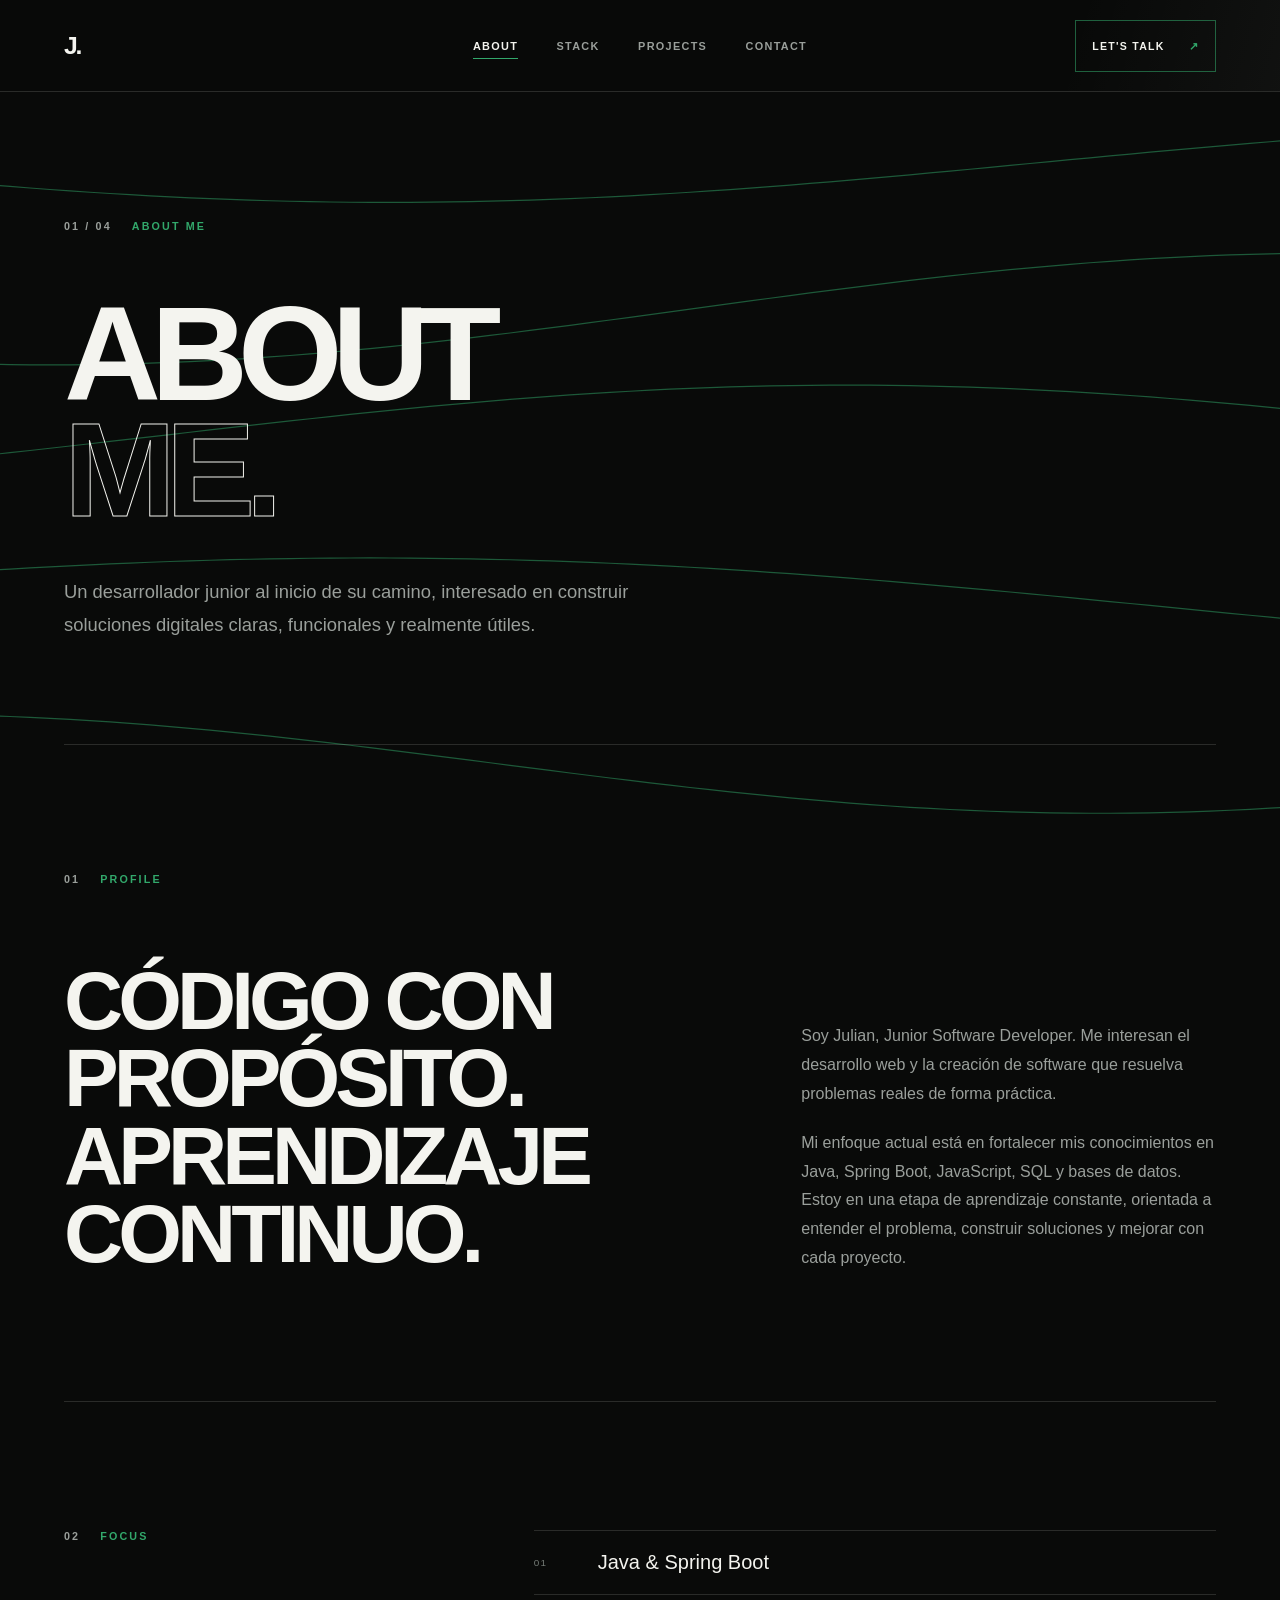
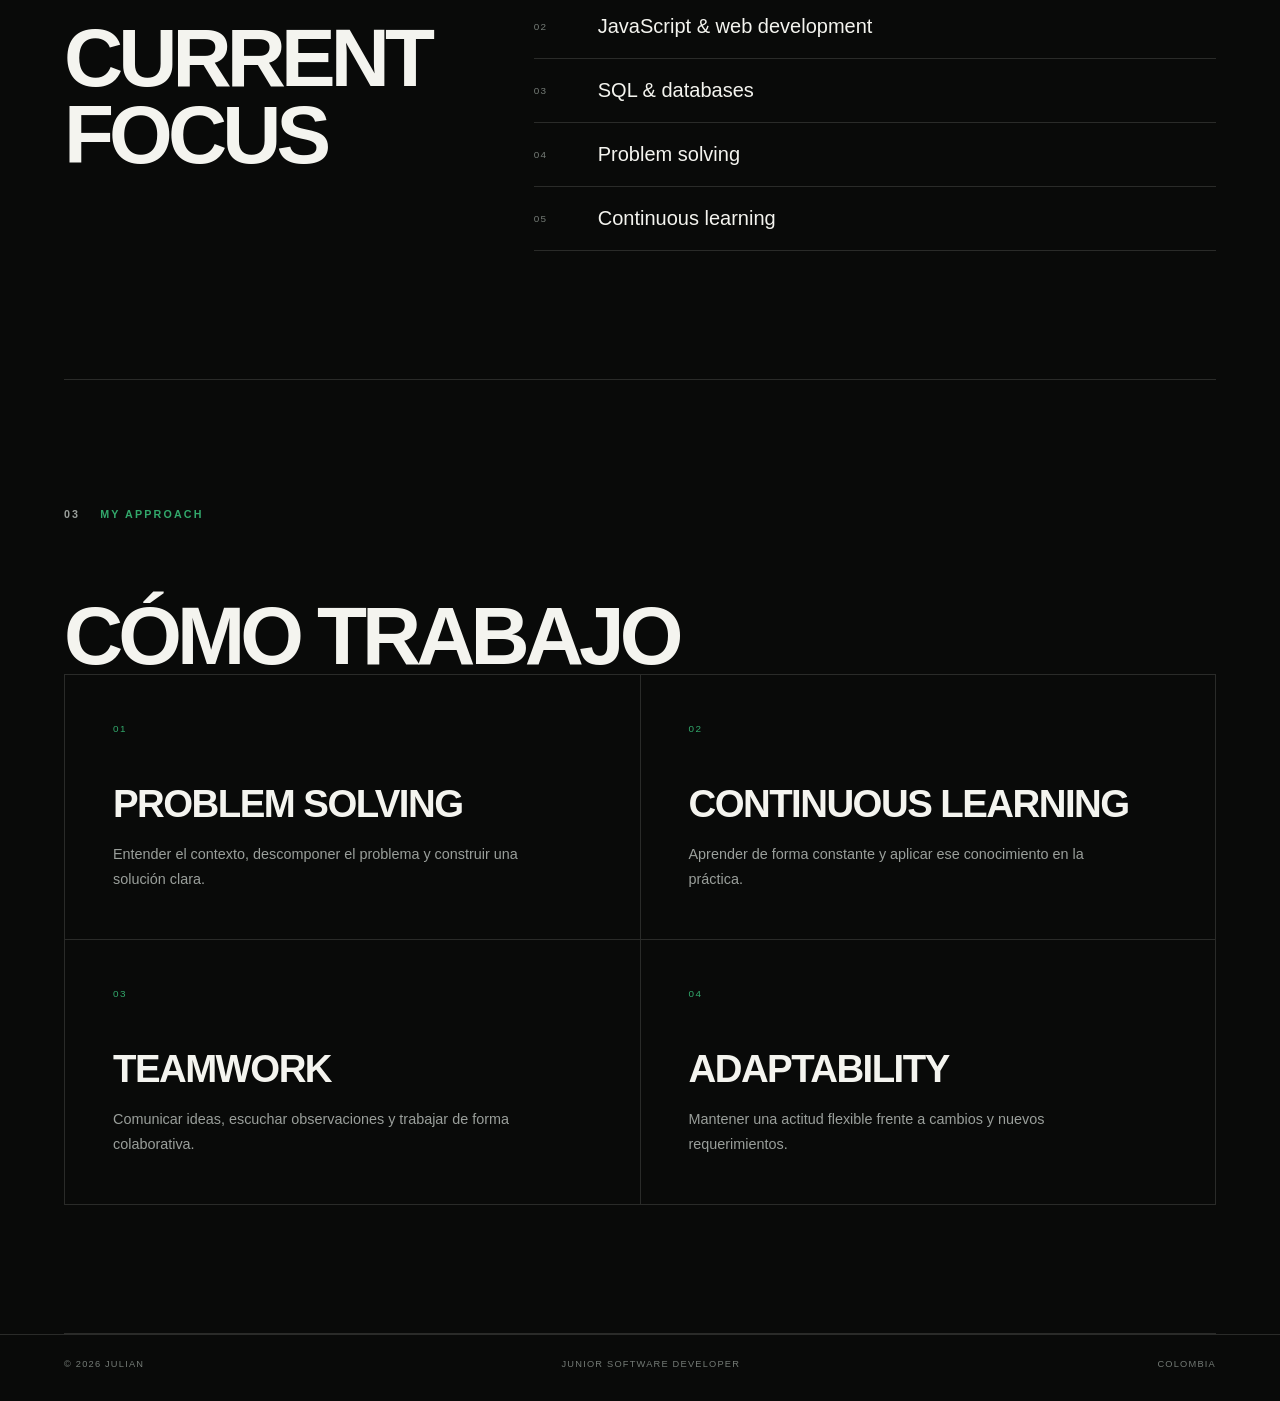
==== pages/about.html @ 531a40ec "feat: reorganize portfolio into multi-page site" ====
<!DOCTYPE html>
<html lang="es">

<head>
    <meta charset="UTF-8">
    <meta name="viewport" content="width=device-width, initial-scale=1.0">
    <meta
        name="description"
        content="Sobre Julian, Junior Software Developer enfocado en Java, Spring Boot, JavaScript, SQL y desarrollo web."
    >
    <title>About | Julian</title>
    <link rel="icon" href="../assets/icons/favicon.svg" type="image/svg+xml">
    <link rel="stylesheet" href="../css/styles.css">
    <link rel="stylesheet" href="../css/about.css">
</head>

<body>
    <a class="skip-link" href="#main-content">Ir al contenido</a>

    <!-- Fondo animado -->
    <canvas id="bg"></canvas>

    <header class="site-nav" data-site-nav>
        <a class="brand" href="../index.html">J.</a>

        <button
            class="nav-toggle"
            type="button"
            aria-label="Abrir navegación"
            aria-expanded="false"
            aria-controls="primary-navigation"
            data-nav-toggle
        >
            <span class="nav-toggle-lines" aria-hidden="true"></span>
        </button>

        <nav class="nav-links" id="primary-navigation" aria-label="Navegación principal" data-nav-menu>
            <a href="about.html" aria-current="page">About</a>
            <a href="stack.html">Stack</a>
            <a href="projects.html">Projects</a>
            <a href="contact.html">Contact</a>
        </nav>

        <a class="nav-contact" href="contact.html">
            Let's talk <span aria-hidden="true">↗</span>
        </a>
    </header>

    <main id="main-content">
        <div class="page-shell">
            <section class="page-hero" aria-labelledby="about-title">
                <div class="page-kicker">
                    <span>01 / 04</span>
                    <span>About me</span>
                </div>

                <h1 class="page-title" id="about-title">
                    About
                    <span class="title-outline">me.</span>
                </h1>

                <p class="page-intro">
                    Un desarrollador junior al inicio de su camino, interesado en construir soluciones
                    digitales claras, funcionales y realmente útiles.
                </p>
            </section>

            <section class="content-section" aria-labelledby="about-intro-title">
                <div class="about-intro-grid">
                    <div>
                        <p class="section-label">
                            <span>01</span>
                            <span>Profile</span>
                        </p>
                        <h2 class="section-title" id="about-intro-title">Código con propósito. Aprendizaje continuo.</h2>
                    </div>

                    <div class="about-copy">
                        <p>
                            Soy Julian, Junior Software Developer. Me interesan el desarrollo web y la creación
                            de software que resuelva problemas reales de forma práctica.
                        </p>
                        <p>
                            Mi enfoque actual está en fortalecer mis conocimientos en Java, Spring Boot,
                            JavaScript, SQL y bases de datos. Estoy en una etapa de aprendizaje constante,
                            orientada a entender el problema, construir soluciones y mejorar con cada proyecto.
                        </p>
                    </div>
                </div>
            </section>

            <section class="content-section" aria-labelledby="focus-title">
                <div class="focus-layout">
                    <div>
                        <p class="section-label">
                            <span>02</span>
                            <span>Focus</span>
                        </p>
                        <h2 class="section-title" id="focus-title">Current focus</h2>
                    </div>

                    <ul class="focus-list" aria-label="Áreas de enfoque actual">
                        <li class="focus-item"><span>01</span>Java &amp; Spring Boot</li>
                        <li class="focus-item"><span>02</span>JavaScript &amp; web development</li>
                        <li class="focus-item"><span>03</span>SQL &amp; databases</li>
                        <li class="focus-item"><span>04</span>Problem solving</li>
                        <li class="focus-item"><span>05</span>Continuous learning</li>
                    </ul>
                </div>
            </section>

            <section class="content-section" aria-labelledby="approach-title">
                <p class="section-label">
                    <span>03</span>
                    <span>My approach</span>
                </p>
                <h2 class="section-title" id="approach-title">Cómo trabajo</h2>

                <div class="approach-grid">
                    <article class="approach-card">
                        <span class="approach-number">01</span>
                        <div>
                            <h3>Problem solving</h3>
                            <p>Entender el contexto, descomponer el problema y construir una solución clara.</p>
                        </div>
                    </article>

                    <article class="approach-card">
                        <span class="approach-number">02</span>
                        <div>
                            <h3>Continuous learning</h3>
                            <p>Aprender de forma constante y aplicar ese conocimiento en la práctica.</p>
                        </div>
                    </article>

                    <article class="approach-card">
                        <span class="approach-number">03</span>
                        <div>
                            <h3>Teamwork</h3>
                            <p>Comunicar ideas, escuchar observaciones y trabajar de forma colaborativa.</p>
                        </div>
                    </article>

                    <article class="approach-card">
                        <span class="approach-number">04</span>
                        <div>
                            <h3>Adaptability</h3>
                            <p>Mantener una actitud flexible frente a cambios y nuevos requerimientos.</p>
                        </div>
                    </article>
                </div>
            </section>
        </div>
    </main>

    <footer>
        <span>© 2026 Julian</span>
        <span>Junior Software Developer</span>
        <span>Colombia</span>
    </footer>

    <script src="../script.js"></script>
    <script src="../js/nav.js"></script>
    <script src="../js/reveal.js"></script>
</body>

</html>
---- css/styles.css ----
:root {
    --bg: #090a09;
    --surface: #101310;
    --lime: #32a86b;
    --lime-dark: #176b46;
    --white: #f4f4ef;
    --gray: #9a9f9b;
    --muted: #747b76;
    --line: rgba(244, 244, 239, 0.14);
    --page-gutter: clamp(1.25rem, 5vw, 5rem);
    --content-width: 1440px;
}

* {
    margin: 0;
    padding: 0;
    box-sizing: border-box;
}

html {
    scroll-behavior: smooth;
    scroll-padding-top: 6rem;
}

body {
    min-height: 100vh;
    overflow-x: hidden;
    overflow-x: clip;
    background: var(--bg);
    color: var(--white);
    font-family: Arial, Helvetica, sans-serif;
    -webkit-font-smoothing: antialiased;
}

body,
a,
a:visited {
    color: var(--white);
}

a {
    text-decoration: none;
}

button,
a {
    -webkit-tap-highlight-color: transparent;
}

button {
    font: inherit;
}

img,
canvas,
svg {
    display: block;
    max-width: 100%;
}

::selection {
    background: var(--lime);
    color: var(--bg);
}

a:focus-visible,
button:focus-visible {
    outline: 2px solid var(--lime);
    outline-offset: 5px;
}

.skip-link {
    position: fixed;
    top: 1rem;
    left: 1rem;
    z-index: 20;
    padding: 0.75rem 1rem;
    background: var(--surface);
    border: 1px solid var(--lime);
    font-size: 0.72rem;
    font-weight: 700;
    letter-spacing: 0.08em;
    text-transform: uppercase;
    transform: translateY(-200%);
    transition: transform 0.2s ease;
}

.skip-link:focus {
    transform: translateY(0);
}

#bg {
    position: fixed;
    inset: 0;
    z-index: 0;
    width: 100%;
    height: 100%;
    pointer-events: none;
}

.site-nav,
main,
footer {
    position: relative;
    z-index: 1;
}

.site-nav {
    position: sticky;
    top: 0;
    z-index: 2;
    width: min(100%, var(--content-width));
    min-height: 92px;
    margin-inline: auto;
    padding: 1rem var(--page-gutter);
    display: grid;
    background: rgba(9, 10, 9, 0.72);
    -webkit-backdrop-filter: blur(16px) saturate(125%);
    backdrop-filter: blur(16px) saturate(125%);
    border-bottom: 1px solid var(--line);
    grid-template-columns: 1fr auto 1fr;
    align-items: center;
}

.site-nav::after {
    content: "";
    position: absolute;
    inset: 0;
    z-index: 0;
    background: linear-gradient(
        105deg,
        transparent 38%,
        rgba(244, 244, 239, 0.055) 50%,
        transparent 62%
    );
    background-size: 220% 100%;
    pointer-events: none;
    animation: glass-shimmer 12s ease-in-out infinite;
}

.site-nav > * {
    position: relative;
    z-index: 1;
}

@keyframes glass-shimmer {
    0%,
    65% {
        background-position: 140% 0;
    }

    100% {
        background-position: -40% 0;
    }
}

.brand {
    justify-self: start;
    font-size: 1.55rem;
    font-weight: 800;
    letter-spacing: -0.09em;
    transition: color 0.2s ease;
}

.brand:hover,
.nav-links a:hover {
    color: var(--lime);
}

.nav-links {
    display: flex;
    align-items: center;
    gap: clamp(1.25rem, 3vw, 3rem);
}

.nav-links a,
.nav-contact {
    font-size: 0.68rem;
    font-weight: 700;
    letter-spacing: 0.12em;
    text-transform: uppercase;
}

.nav-links a {
    position: relative;
    color: var(--gray);
    transition: color 0.2s ease;
}

.nav-links a::after {
    content: "";
    position: absolute;
    right: 0;
    bottom: -0.45rem;
    left: 0;
    height: 1px;
    background: var(--lime);
    transform: scaleX(0);
    transform-origin: right;
    transition: transform 0.2s ease;
}

.nav-links a:hover::after,
.nav-links a[aria-current="page"]::after {
    transform: scaleX(1);
    transform-origin: left;
}

.nav-links a[aria-current="page"] {
    color: var(--white);
}

.nav-contact,
.button {
    min-height: 52px;
    display: inline-flex;
    align-items: center;
    justify-content: center;
    gap: 1.5rem;
    border: 1px solid rgba(50, 168, 107, 0.55);
    font-size: 0.66rem;
    font-weight: 700;
    letter-spacing: 0.12em;
    text-transform: uppercase;
    transition: background 0.2s ease, border-color 0.2s ease, color 0.2s ease, transform 0.2s ease;
}

.nav-contact {
    justify-self: end;
    padding: 0.85rem 1rem;
}

.nav-contact:hover,
.button-primary:hover {
    background: rgba(50, 168, 107, 0.12);
    border-color: var(--lime);
}

.nav-contact span,
.button-arrow,
.button-primary {
    color: var(--lime);
}

.nav-toggle {
    display: none;
    width: 44px;
    height: 44px;
    align-items: center;
    justify-content: center;
    border: 1px solid var(--line);
    background: transparent;
    cursor: pointer;
}

.nav-toggle-lines,
.nav-toggle-lines::before,
.nav-toggle-lines::after {
    width: 18px;
    height: 1px;
    display: block;
    background: var(--white);
    transition: transform 0.2s ease, opacity 0.2s ease;
}

.nav-toggle-lines {
    position: relative;
}

.nav-toggle-lines::before,
.nav-toggle-lines::after {
    content: "";
    position: absolute;
    top: 50%;
    left: 0;
}

.nav-toggle-lines::before {
    transform: translateY(-6px);
}

.nav-toggle-lines::after {
    transform: translateY(6px);
}

.site-nav.is-open .nav-toggle-lines {
    background: transparent;
}

.site-nav.is-open .nav-toggle-lines::before {
    transform: translateY(-50%) rotate(45deg);
}

.site-nav.is-open .nav-toggle-lines::after {
    transform: translateY(-50%) rotate(-45deg);
}

.page-shell {
    width: min(100%, var(--content-width));
    margin-inline: auto;
    padding-inline: var(--page-gutter);
}

.page-hero {
    min-height: clamp(480px, 66svh, 720px);
    padding-block: clamp(5rem, 10vw, 9rem) clamp(4rem, 8vw, 7rem);
    display: flex;
    flex-direction: column;
    justify-content: flex-end;
    border-bottom: 1px solid var(--line);
}

.page-kicker,
.section-label,
.project-number,
.project-status,
.placeholder-label {
    color: var(--lime);
    font-size: 0.67rem;
    font-weight: 700;
    letter-spacing: 0.2em;
    text-transform: uppercase;
}

.page-kicker {
    display: flex;
    align-items: center;
    gap: 1.25rem;
    margin-bottom: clamp(2rem, 5vw, 4rem);
}

.page-kicker span:first-child {
    color: var(--gray);
    font-variant-numeric: tabular-nums;
}

.page-title {
    max-width: 1200px;
    font-size: clamp(4rem, 10.5vw, 10rem);
    font-weight: 800;
    line-height: 0.86;
    letter-spacing: -0.075em;
    text-transform: uppercase;
}

.title-outline {
    display: block;
    width: fit-content;
    color: transparent;
    -webkit-text-stroke: 1px var(--white);
}

.page-intro {
    max-width: 650px;
    margin-top: clamp(2rem, 4vw, 3rem);
    color: var(--gray);
    font-size: clamp(1rem, 1.5vw, 1.15rem);
    line-height: 1.8;
}

.content-section {
    padding-block: clamp(5rem, 10vw, 9rem);
    border-bottom: 1px solid var(--line);
}

.section-label {
    display: flex;
    align-items: center;
    gap: 1.25rem;
    margin-bottom: clamp(2.5rem, 6vw, 5rem);
}

.section-label span:first-child {
    color: var(--gray);
    font-variant-numeric: tabular-nums;
}

.section-title {
    max-width: 950px;
    font-size: clamp(2.8rem, 6.4vw, 6rem);
    font-weight: 800;
    line-height: 0.95;
    letter-spacing: -0.06em;
    text-transform: uppercase;
}

.section-copy {
    max-width: 700px;
    color: var(--gray);
    font-size: 1rem;
    line-height: 1.8;
}

.section-copy p + p {
    margin-top: 1.25rem;
}

.tag-list {
    display: flex;
    flex-wrap: wrap;
    gap: 0.65rem;
    list-style: none;
}

.tag {
    padding: 0.55rem 0.75rem;
    border: 1px solid var(--line);
    color: var(--gray);
    font-size: 0.66rem;
    font-weight: 700;
    letter-spacing: 0.09em;
    text-transform: uppercase;
}

.button {
    width: fit-content;
    padding: 0.9rem 1rem;
}

.button-primary {
    border-color: rgba(50, 168, 107, 0.5);
}

.button-secondary {
    border-color: var(--line);
}

.button-secondary:hover {
    border-color: var(--lime);
    color: var(--lime);
}

.button:hover:not(:disabled) {
    transform: translateY(-2px);
}

.button:disabled {
    border-color: var(--line);
    color: var(--muted);
    cursor: not-allowed;
}

.button-placeholder {
    font-size: 0.58rem;
}

footer {
    width: min(100%, var(--content-width));
    margin-inline: auto;
    padding: 1.5rem var(--page-gutter) 2rem;
    display: flex;
    justify-content: space-between;
    gap: 1rem;
    border-top: 1px solid var(--line);
    color: var(--muted);
    font-size: 0.58rem;
    letter-spacing: 0.13em;
    text-transform: uppercase;
}

.reveal-ready {
    opacity: 0;
    transform: translateY(22px);
    transition: opacity 0.7s ease, transform 0.7s ease;
}

.reveal-ready.is-visible {
    opacity: 1;
    transform: translateY(0);
}

@media (max-width: 900px) {
    .site-nav {
        min-height: 78px;
        grid-template-columns: 1fr auto auto;
        column-gap: 0.75rem;
    }

    .nav-toggle {
        display: inline-flex;
        grid-column: 2;
        grid-row: 1;
    }

    .nav-contact {
        grid-column: 3;
        grid-row: 1;
    }

    .nav-links {
        position: absolute;
        top: calc(100% - 0.25rem);
        right: var(--page-gutter);
        left: var(--page-gutter);
        z-index: 5;
        padding: 1rem;
        display: flex;
        align-items: stretch;
        flex-direction: column;
        gap: 0;
        background: var(--surface);
        border: 1px solid var(--line);
        opacity: 0;
        visibility: hidden;
        pointer-events: none;
        transform: translateY(-8px);
        transition: opacity 0.2s ease, visibility 0.2s ease, transform 0.2s ease;
    }

    .nav-links a {
        padding: 1rem 0.75rem;
        border-bottom: 1px solid var(--line);
    }

    .nav-links a:last-child {
        border-bottom: 0;
    }

    .nav-links a::after {
        display: none;
    }

    .site-nav.is-open .nav-links {
        opacity: 1;
        visibility: visible;
        pointer-events: auto;
        transform: translateY(0);
    }
}

@media (max-width: 640px) {
    :root {
        --page-gutter: 1.25rem;
    }

    .site-nav {
        padding-block: 0.85rem;
    }

    .nav-links a,
    .nav-contact {
        font-size: 0.61rem;
        letter-spacing: 0.08em;
    }

    .nav-contact {
        padding: 0.75rem;
    }

    .page-hero {
        min-height: 510px;
    }

    .page-title {
        font-size: clamp(3.1rem, 15vw, 5.5rem);
    }

    .page-intro {
        font-size: 0.95rem;
    }

    .section-title {
        font-size: clamp(2.6rem, 12vw, 4.5rem);
    }

    footer {
        flex-wrap: wrap;
        font-size: 0.51rem;
    }
}

@media (max-width: 390px) {
    .nav-contact {
        gap: 0.5rem;
    }

    .nav-contact span {
        display: none;
    }
}

@media (prefers-reduced-motion: reduce) {
    html {
        scroll-behavior: auto;
    }

    *,
    *::before,
    *::after {
        transition-duration: 0.01ms !important;
        animation-duration: 0.01ms !important;
        animation-iteration-count: 1 !important;
    }
}
---- css/about.css ----
.about-intro-grid {
    display: grid;
    grid-template-columns: minmax(0, 1.2fr) minmax(280px, 0.8fr);
    align-items: end;
    gap: clamp(3rem, 9vw, 9rem);
}

.about-lead {
    max-width: 760px;
    color: var(--white);
    font-size: clamp(1.35rem, 2.4vw, 2rem);
    line-height: 1.5;
    letter-spacing: -0.025em;
}

.about-lead span {
    color: var(--lime);
}

.about-copy {
    max-width: 520px;
    color: var(--gray);
    font-size: 1rem;
    line-height: 1.8;
}

.about-copy p + p {
    margin-top: 1.25rem;
}

.focus-layout {
    display: grid;
    grid-template-columns: minmax(220px, 0.7fr) minmax(0, 1.3fr);
    gap: clamp(3rem, 8vw, 8rem);
}

.focus-list {
    border-top: 1px solid var(--line);
    list-style: none;
}

.focus-item {
    min-height: 64px;
    display: grid;
    grid-template-columns: 48px 1fr;
    align-items: center;
    gap: 1rem;
    border-bottom: 1px solid var(--line);
    color: var(--white);
    font-size: clamp(1rem, 1.8vw, 1.25rem);
}

.focus-item span {
    color: var(--muted);
    font-size: 0.62rem;
    letter-spacing: 0.12em;
}

.approach-grid {
    display: grid;
    grid-template-columns: repeat(2, minmax(0, 1fr));
    border-top: 1px solid var(--line);
    border-left: 1px solid var(--line);
}

.approach-card {
    min-height: 250px;
    padding: clamp(1.5rem, 4vw, 3rem);
    display: flex;
    flex-direction: column;
    justify-content: space-between;
    border-right: 1px solid var(--line);
    border-bottom: 1px solid var(--line);
}

.approach-number {
    color: var(--lime);
    font-size: 0.62rem;
    font-variant-numeric: tabular-nums;
    letter-spacing: 0.16em;
}

.approach-card h3 {
    margin-top: 3rem;
    font-size: clamp(1.6rem, 3vw, 2.5rem);
    letter-spacing: -0.04em;
    text-transform: uppercase;
}

.approach-card p {
    max-width: 420px;
    margin-top: 1rem;
    color: var(--gray);
    font-size: 0.9rem;
    line-height: 1.7;
}

@media (max-width: 800px) {
    .about-intro-grid,
    .focus-layout {
        grid-template-columns: 1fr;
    }

    .about-copy {
        max-width: 650px;
    }
}

@media (max-width: 600px) {
    .approach-grid {
        grid-template-columns: 1fr;
    }

    .approach-card {
        min-height: 220px;
    }
}
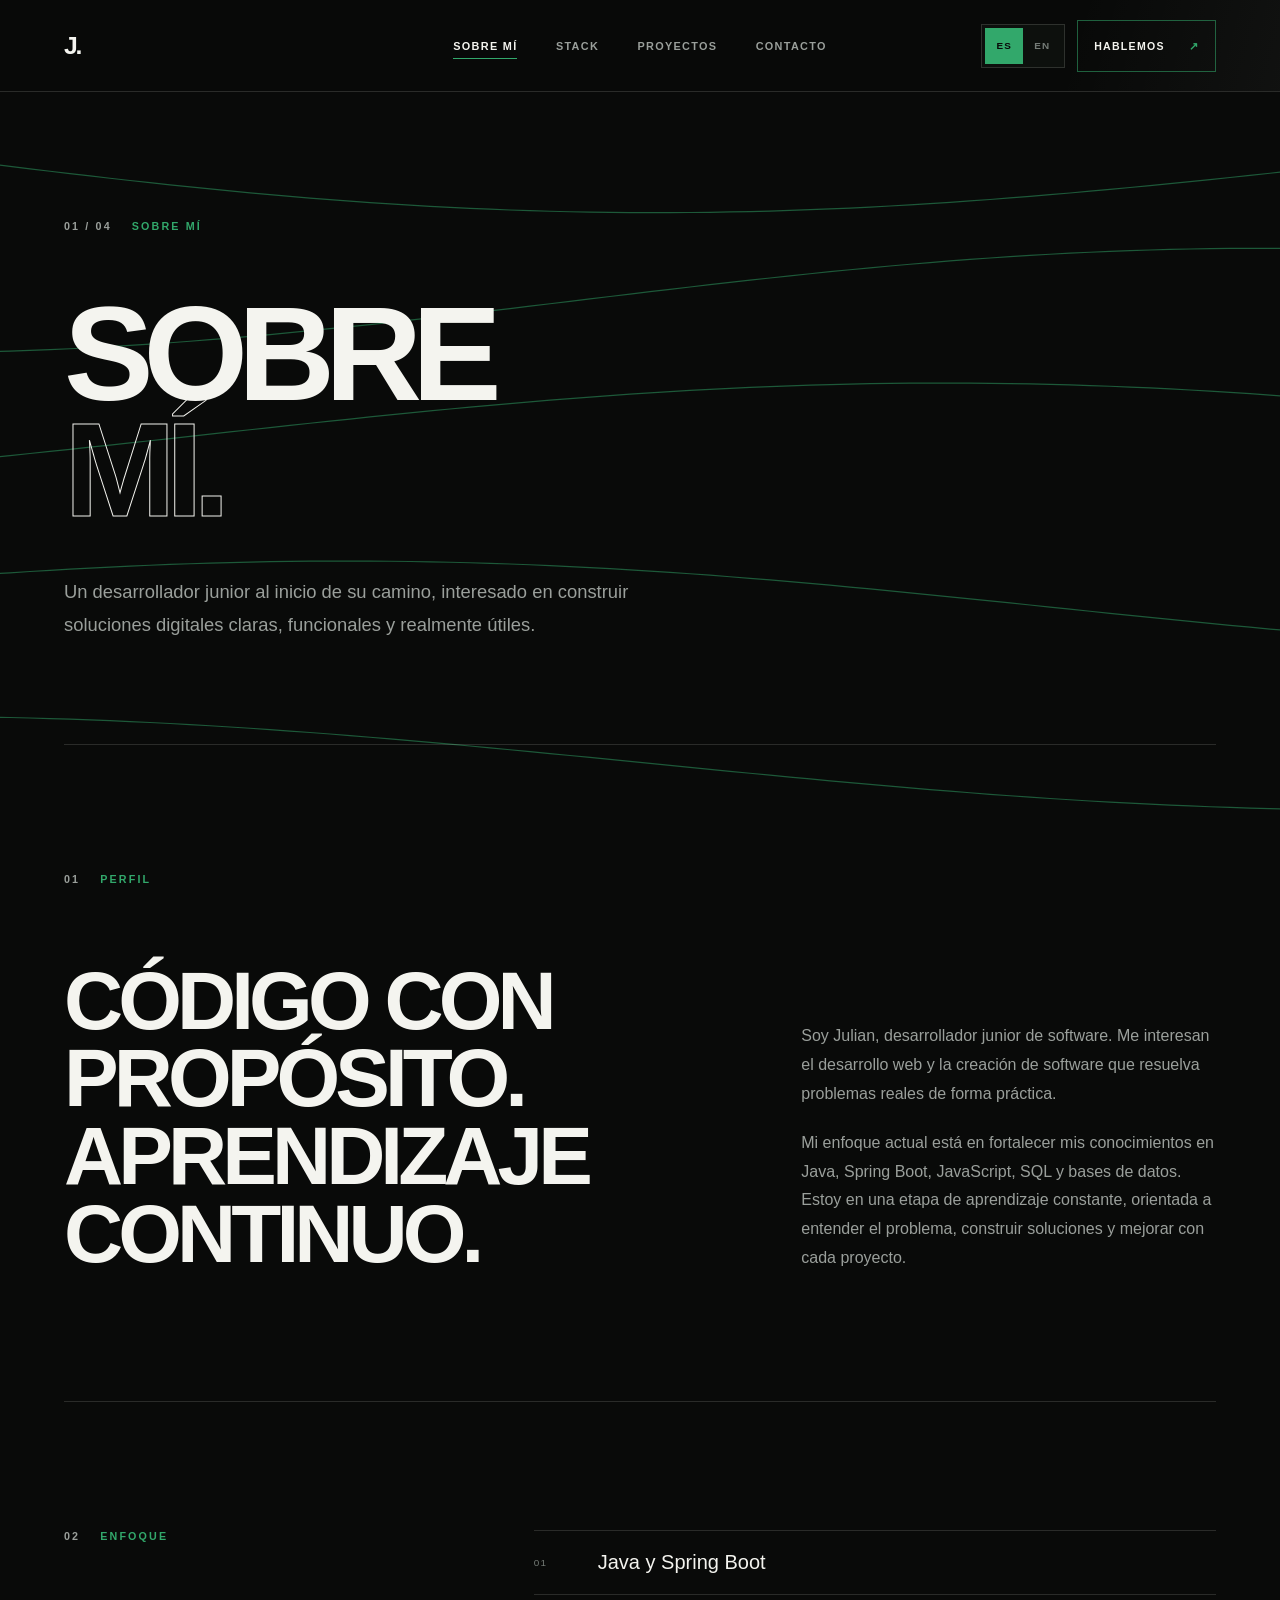
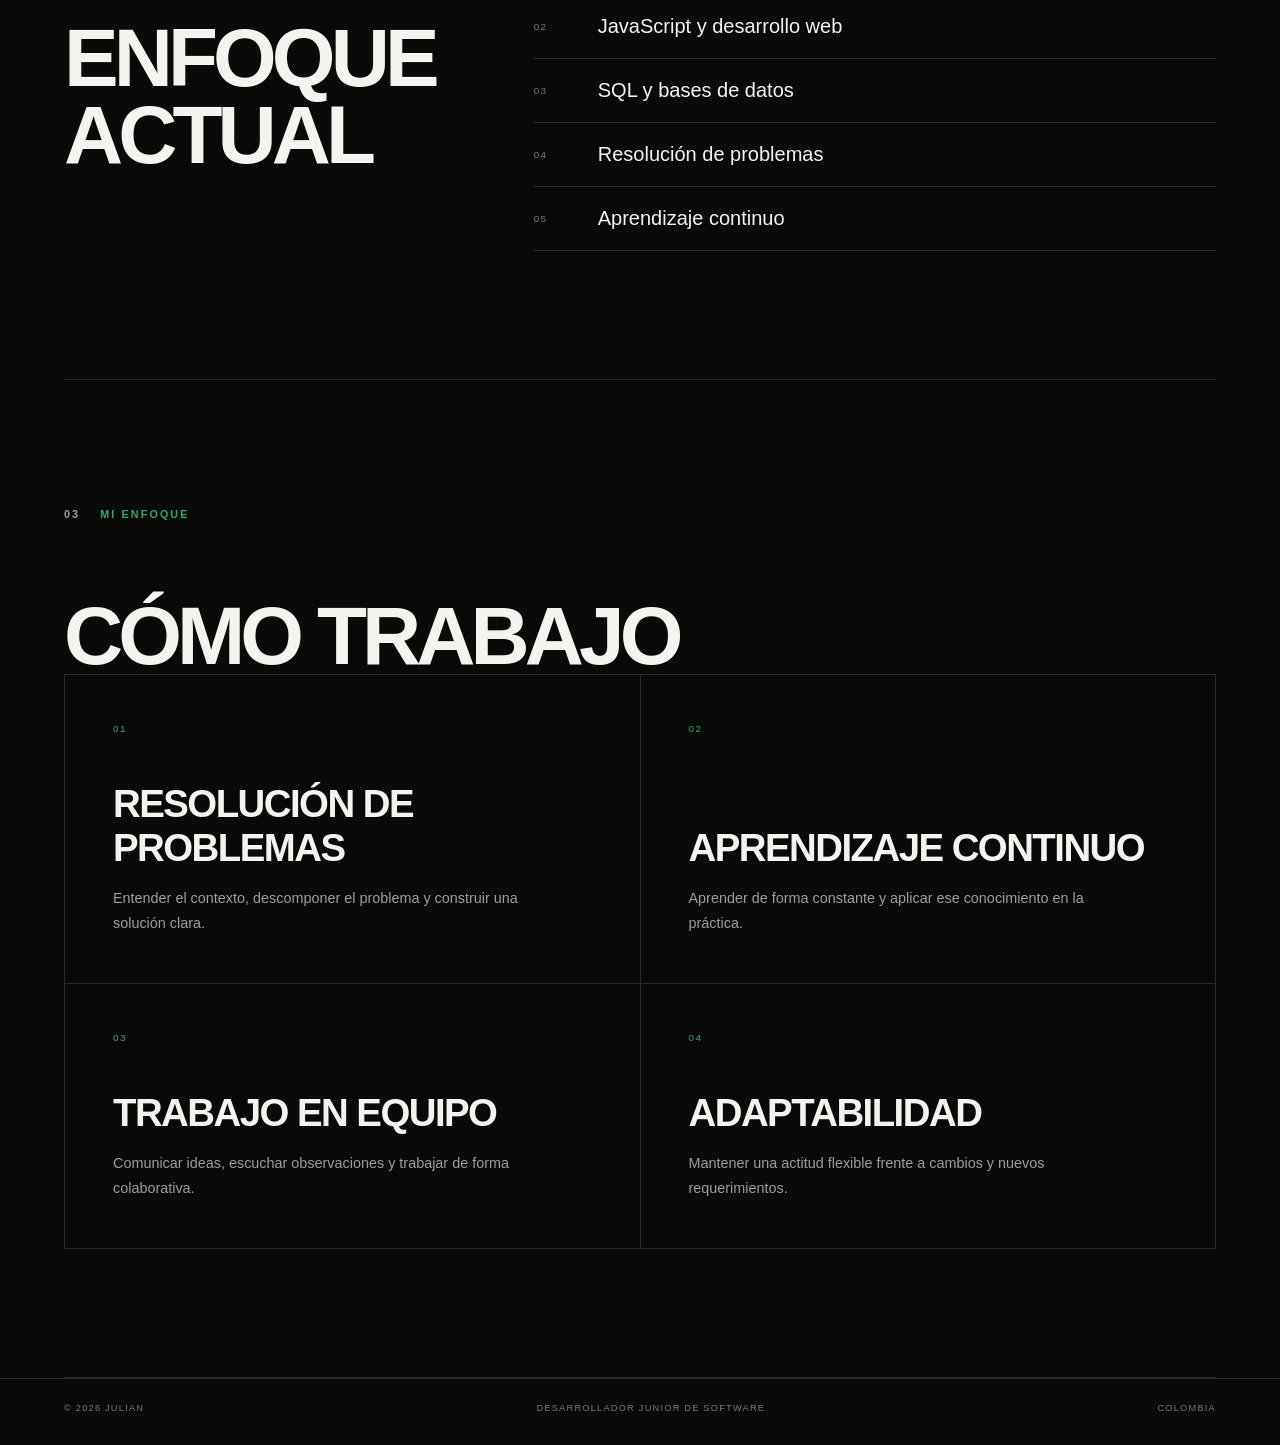
==== commit 35b5b6cf: "feat: add bilingual language switcher and skill icons" ====
--- a/pages/about.html
+++ b/pages/about.html
@@ -160,6 +160,7 @@
     </footer>
 
     <script src="../script.js"></script>
+    <script src="../js/i18n.js"></script>
     <script src="../js/nav.js"></script>
     <script src="../js/reveal.js"></script>
 </body>
--- a/css/styles.css
+++ b/css/styles.css
@@ -167,6 +167,44 @@
     color: var(--lime);
 }
 
+.nav-actions {
+    justify-self: end;
+    display: flex;
+    align-items: center;
+    gap: 0.75rem;
+}
+
+.language-switcher {
+    min-height: 44px;
+    padding: 3px;
+    display: flex;
+    align-items: center;
+    background: rgba(16, 19, 16, 0.78);
+    border: 1px solid var(--line);
+}
+
+.language-button {
+    min-width: 38px;
+    height: 36px;
+    border: 0;
+    background: transparent;
+    color: var(--muted);
+    cursor: pointer;
+    font-size: 0.62rem;
+    font-weight: 800;
+    letter-spacing: 0.1em;
+    transition: background 0.2s ease, color 0.2s ease;
+}
+
+.language-button:hover {
+    color: var(--white);
+}
+
+.language-button[aria-pressed="true"] {
+    background: var(--lime);
+    color: var(--bg);
+}
+
 .nav-links {
     display: flex;
     align-items: center;
@@ -482,7 +520,7 @@
         grid-row: 1;
     }
 
-    .nav-contact {
+    .nav-actions {
         grid-column: 3;
         grid-row: 1;
     }
@@ -552,7 +590,7 @@
     }
 
     .page-title {
-        font-size: clamp(3.1rem, 15vw, 5.5rem);
+        font-size: clamp(2.4rem, 12vw, 4.6rem);
     }
 
     .page-intro {
@@ -570,6 +608,20 @@
 }
 
 @media (max-width: 390px) {
+    .nav-actions {
+        gap: 0.5rem;
+    }
+
+    .language-switcher {
+        min-height: 38px;
+        padding: 2px;
+    }
+
+    .language-button {
+        min-width: 32px;
+        height: 32px;
+    }
+
     .nav-contact {
         gap: 0.5rem;
     }
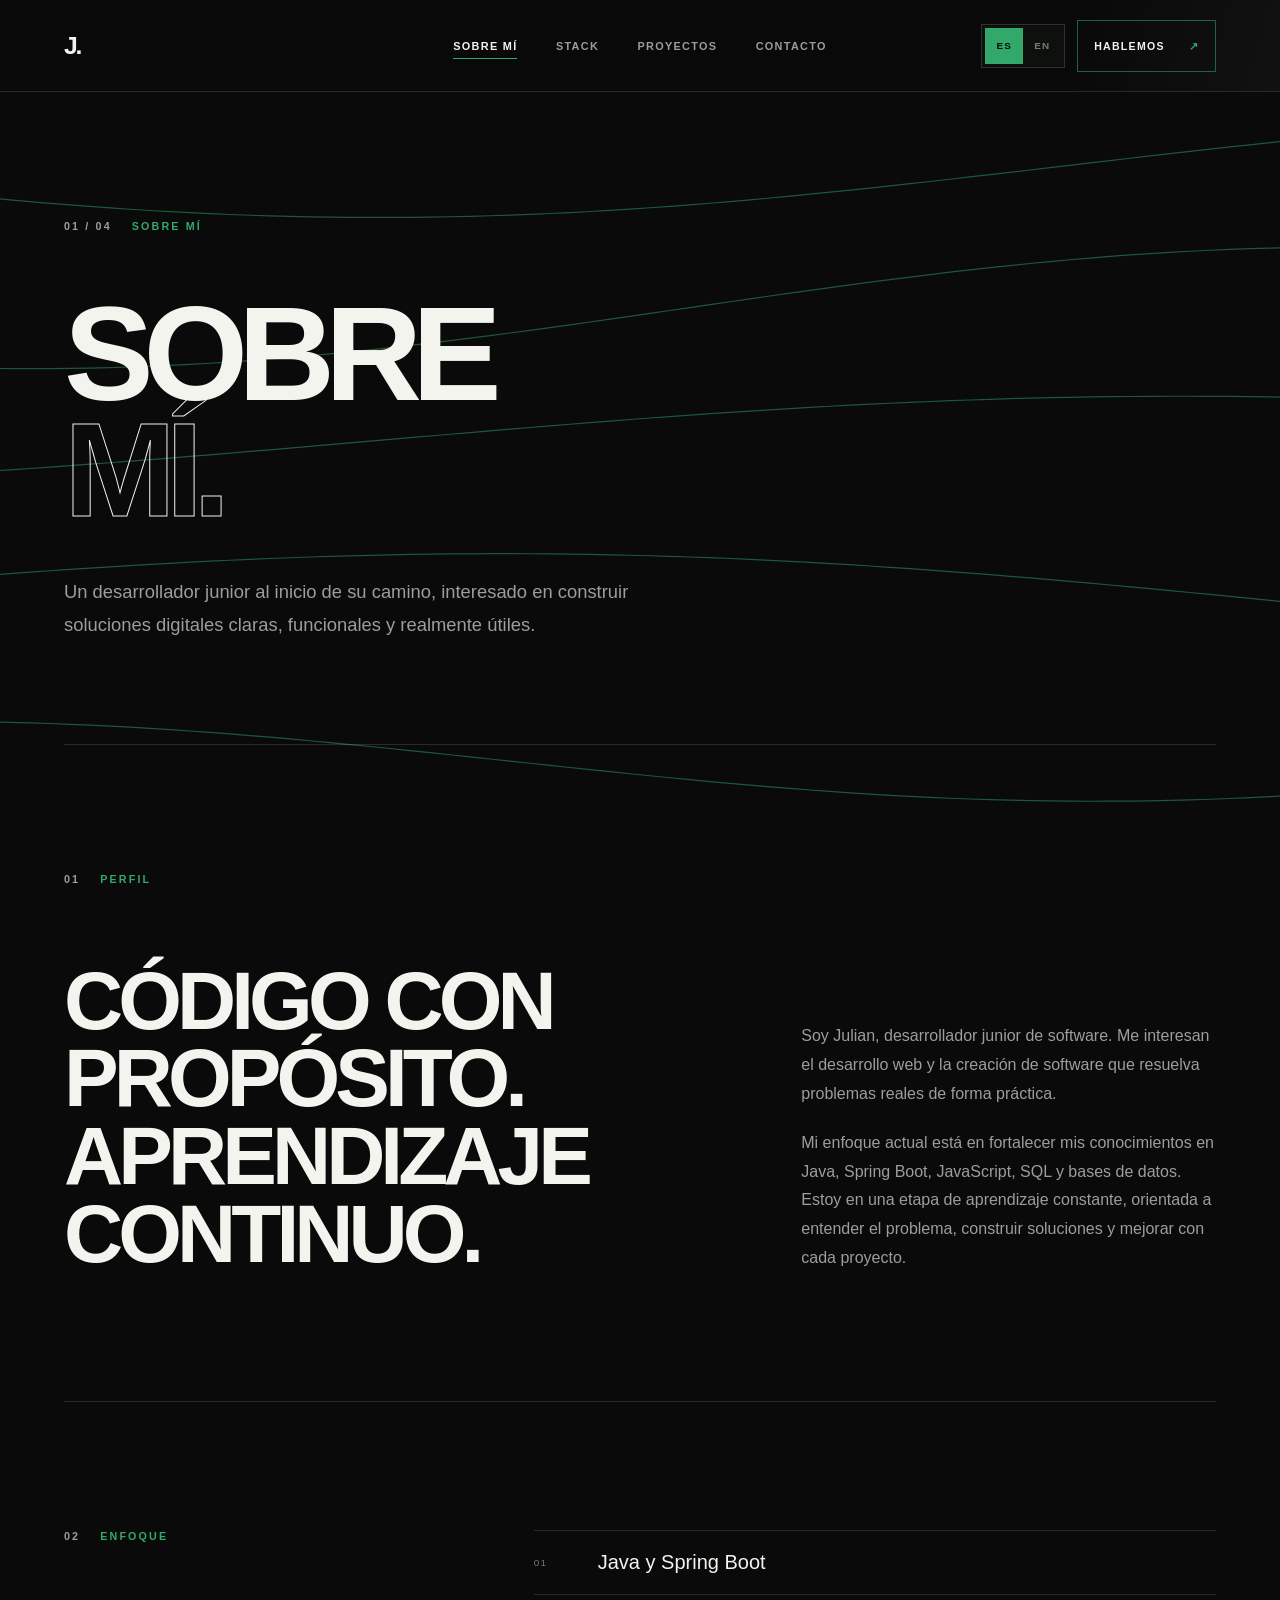
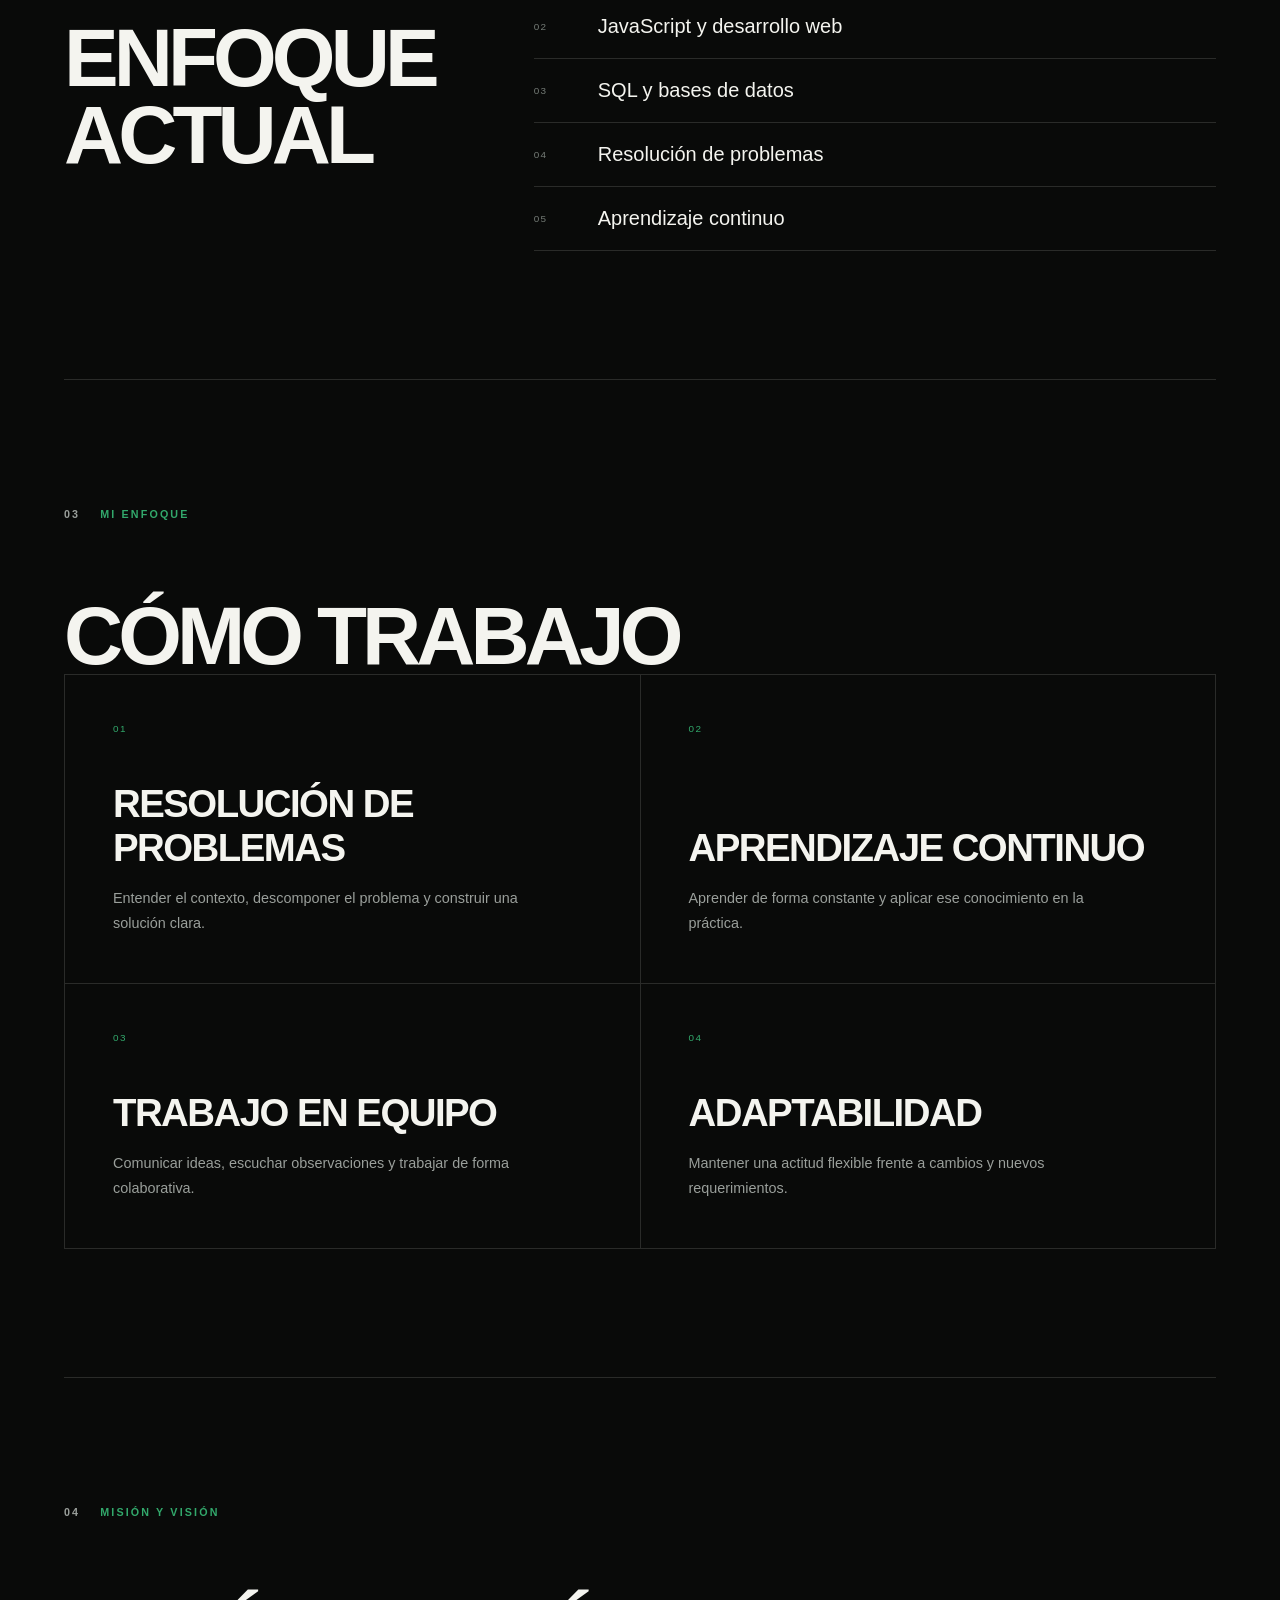
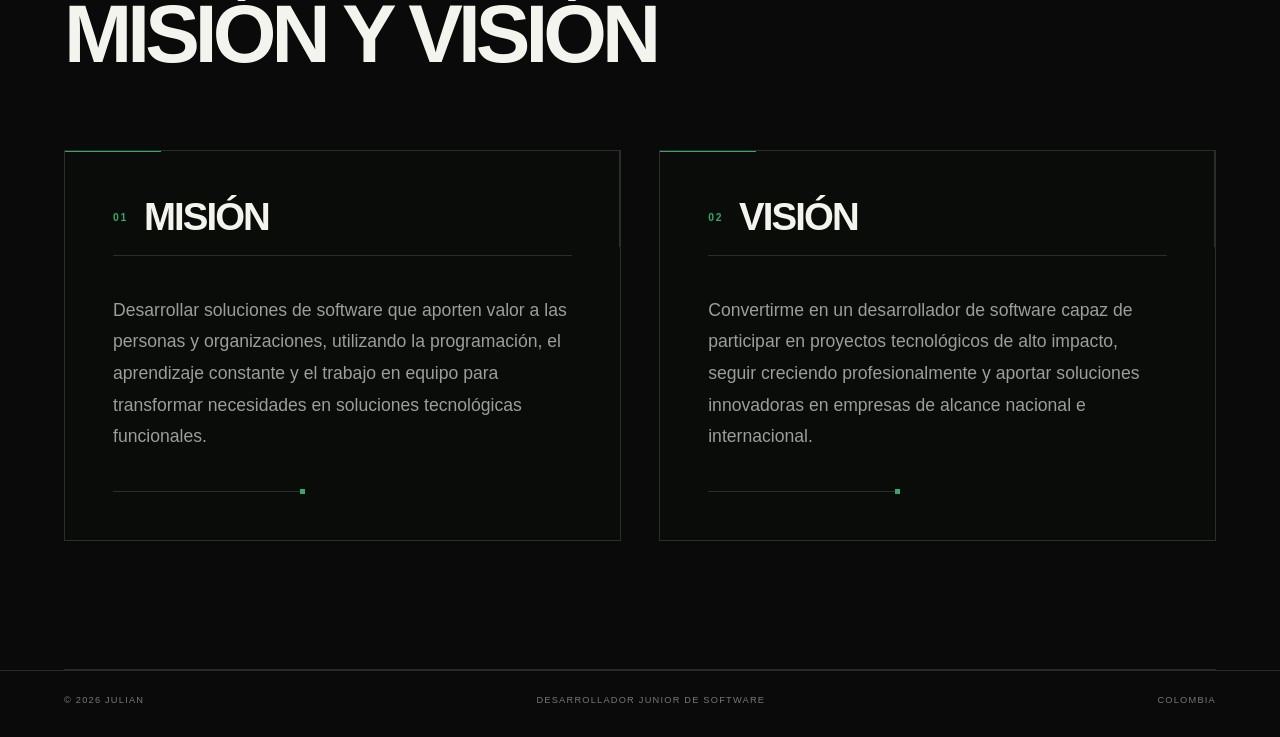
==== commit 3cd769e8: "feat: enhance portfolio sections and interactions" ====
--- a/pages/about.html
+++ b/pages/about.html
@@ -49,17 +49,17 @@
     <main id="main-content">
         <div class="page-shell">
             <section class="page-hero" aria-labelledby="about-title">
-                <div class="page-kicker">
+                <div class="page-kicker reveal-up">
                     <span>01 / 04</span>
                     <span>About me</span>
                 </div>
 
-                <h1 class="page-title" id="about-title">
+                <h1 class="page-title reveal-up" id="about-title">
                     About
                     <span class="title-outline">me.</span>
                 </h1>
 
-                <p class="page-intro">
+                <p class="page-intro reveal-up">
                     Un desarrollador junior al inicio de su camino, interesado en construir soluciones
                     digitales claras, funcionales y realmente útiles.
                 </p>
@@ -67,7 +67,7 @@
 
             <section class="content-section" aria-labelledby="about-intro-title">
                 <div class="about-intro-grid">
-                    <div>
+                    <div class="reveal-left">
                         <p class="section-label">
                             <span>01</span>
                             <span>Profile</span>
@@ -75,7 +75,7 @@
                         <h2 class="section-title" id="about-intro-title">Código con propósito. Aprendizaje continuo.</h2>
                     </div>
 
-                    <div class="about-copy">
+                    <div class="about-copy reveal-right">
                         <p>
                             Soy Julian, Junior Software Developer. Me interesan el desarrollo web y la creación
                             de software que resuelva problemas reales de forma práctica.
@@ -91,7 +91,7 @@
 
             <section class="content-section" aria-labelledby="focus-title">
                 <div class="focus-layout">
-                    <div>
+                    <div class="reveal-left">
                         <p class="section-label">
                             <span>02</span>
                             <span>Focus</span>
@@ -99,7 +99,7 @@
                         <h2 class="section-title" id="focus-title">Current focus</h2>
                     </div>
 
-                    <ul class="focus-list" aria-label="Áreas de enfoque actual">
+                    <ul class="focus-list reveal-right" aria-label="Áreas de enfoque actual">
                         <li class="focus-item"><span>01</span>Java &amp; Spring Boot</li>
                         <li class="focus-item"><span>02</span>JavaScript &amp; web development</li>
                         <li class="focus-item"><span>03</span>SQL &amp; databases</li>
@@ -110,14 +110,14 @@
             </section>
 
             <section class="content-section" aria-labelledby="approach-title">
-                <p class="section-label">
+                <p class="section-label reveal-up">
                     <span>03</span>
                     <span>My approach</span>
                 </p>
-                <h2 class="section-title" id="approach-title">Cómo trabajo</h2>
+                <h2 class="section-title reveal-up" id="approach-title">Cómo trabajo</h2>
 
                 <div class="approach-grid">
-                    <article class="approach-card">
+                    <article class="approach-card reveal-left">
                         <span class="approach-number">01</span>
                         <div>
                             <h3>Problem solving</h3>
@@ -125,7 +125,7 @@
                         </div>
                     </article>
 
-                    <article class="approach-card">
+                    <article class="approach-card reveal-right">
                         <span class="approach-number">02</span>
                         <div>
                             <h3>Continuous learning</h3>
@@ -133,7 +133,7 @@
                         </div>
                     </article>
 
-                    <article class="approach-card">
+                    <article class="approach-card reveal-left">
                         <span class="approach-number">03</span>
                         <div>
                             <h3>Teamwork</h3>
@@ -141,12 +141,46 @@
                         </div>
                     </article>
 
-                    <article class="approach-card">
+                    <article class="approach-card reveal-right">
                         <span class="approach-number">04</span>
                         <div>
                             <h3>Adaptability</h3>
                             <p>Mantener una actitud flexible frente a cambios y nuevos requerimientos.</p>
                         </div>
+                    </article>
+                </div>
+            </section>
+
+            <section class="content-section mission-vision-section" aria-labelledby="mission-vision-title">
+                <p class="section-label reveal-up">
+                    <span>04</span>
+                    <span>Misión y visión</span>
+                </p>
+                <h2 class="section-title reveal-up" id="mission-vision-title">Misión y visión</h2>
+
+                <div class="mission-vision-grid" data-reveal-group>
+                    <article class="mission-vision-card reveal-left" data-mission-card="mission">
+                        <div class="mission-vision-card-header">
+                            <span class="mission-vision-index">01</span>
+                            <h3>Misión</h3>
+                        </div>
+
+                        <p>
+                            Desarrollar soluciones de software que aporten valor a las personas y organizaciones, utilizando la programación, el aprendizaje constante y el trabajo en equipo para transformar necesidades en soluciones tecnológicas funcionales.
+                        </p>
+                        <span class="mission-vision-detail" aria-hidden="true"></span>
+                    </article>
+
+                    <article class="mission-vision-card reveal-right" data-mission-card="vision">
+                        <div class="mission-vision-card-header">
+                            <span class="mission-vision-index">02</span>
+                            <h3>Visión</h3>
+                        </div>
+
+                        <p>
+                            Convertirme en un desarrollador de software capaz de participar en proyectos tecnológicos de alto impacto, seguir creciendo profesionalmente y aportar soluciones innovadoras en empresas de alcance nacional e internacional.
+                        </p>
+                        <span class="mission-vision-detail" aria-hidden="true"></span>
                     </article>
                 </div>
             </section>
--- a/css/styles.css
+++ b/css/styles.css
@@ -496,15 +496,49 @@
     text-transform: uppercase;
 }
 
-.reveal-ready {
+/* Opt-in viewport reveals. JavaScript adds reveal-ready after its feature checks. */
+.reveal-left,
+.reveal-right,
+.reveal-up {
+    --reveal-distance: clamp(1.5rem, 4vw, 3rem);
+    --reveal-duration: 0.8s;
+    --reveal-easing: cubic-bezier(0.22, 1, 0.36, 1);
+    --reveal-delay: 0ms;
+    --reveal-x: 0px;
+    --reveal-y: 0px;
+
+    transition:
+        opacity var(--reveal-duration) var(--reveal-easing),
+        transform var(--reveal-duration) var(--reveal-easing);
+    transition-delay: var(--reveal-delay);
+}
+
+.reveal-left {
+    --reveal-x: calc(0px - var(--reveal-distance));
+}
+
+.reveal-right {
+    --reveal-x: var(--reveal-distance);
+}
+
+.reveal-up {
+    --reveal-y: var(--reveal-distance);
+}
+
+.reveal-left.reveal-ready,
+.reveal-right.reveal-ready,
+.reveal-up.reveal-ready {
     opacity: 0;
-    transform: translateY(22px);
-    transition: opacity 0.7s ease, transform 0.7s ease;
-}
-
-.reveal-ready.is-visible {
+    will-change: opacity, transform;
+    transform: translate3d(var(--reveal-x), var(--reveal-y), 0);
+}
+
+.reveal-left.reveal-ready.is-visible,
+.reveal-right.reveal-ready.is-visible,
+.reveal-up.reveal-ready.is-visible {
     opacity: 1;
-    transform: translateY(0);
+    will-change: auto;
+    transform: translate3d(0, 0, 0);
 }
 
 @media (max-width: 900px) {
@@ -643,4 +677,15 @@
         animation-duration: 0.01ms !important;
         animation-iteration-count: 1 !important;
     }
-}
+
+    .reveal-left,
+    .reveal-right,
+    .reveal-up,
+    .reveal-left.reveal-ready,
+    .reveal-right.reveal-ready,
+    .reveal-up.reveal-ready {
+        opacity: 1;
+        transform: none;
+        transition: none;
+    }
+}
--- a/css/about.css
+++ b/css/about.css
@@ -95,6 +95,99 @@
     line-height: 1.7;
 }
 
+.mission-vision-section {
+    overflow-x: clip;
+}
+
+.mission-vision-grid {
+    display: grid;
+    grid-template-columns: repeat(2, minmax(0, 1fr));
+    gap: clamp(1.5rem, 3vw, 3rem);
+    margin-top: clamp(2.5rem, 6vw, 5rem);
+}
+
+.mission-vision-card {
+    position: relative;
+    min-width: 0;
+    min-height: clamp(260px, 30vw, 360px);
+    padding: clamp(1.5rem, 4vw, 3rem);
+    display: flex;
+    flex-direction: column;
+    justify-content: space-between;
+    gap: clamp(1.5rem, 3vw, 2.5rem);
+    overflow: hidden;
+    background: rgba(16, 19, 16, 0.28);
+    border: 1px solid var(--line);
+}
+
+.mission-vision-card::before {
+    content: "";
+    position: absolute;
+    top: 0;
+    left: 0;
+    width: clamp(3rem, 8vw, 6rem);
+    height: 1px;
+    background: var(--lime);
+}
+
+.mission-vision-card::after {
+    content: "";
+    position: absolute;
+    top: 0;
+    right: 0;
+    width: 1px;
+    height: clamp(3rem, 8vw, 6rem);
+    background: var(--line);
+}
+
+.mission-vision-card-header {
+    display: flex;
+    align-items: center;
+    gap: 1rem;
+    padding-bottom: 1.25rem;
+    border-bottom: 1px solid var(--line);
+}
+
+.mission-vision-index {
+    color: var(--lime);
+    font-size: 0.65rem;
+    font-variant-numeric: tabular-nums;
+    font-weight: 700;
+    letter-spacing: 0.16em;
+}
+
+.mission-vision-card h3 {
+    font-size: clamp(1.6rem, 3vw, 2.75rem);
+    line-height: 0.95;
+    letter-spacing: -0.05em;
+    text-transform: uppercase;
+}
+
+.mission-vision-card p {
+    max-width: 620px;
+    color: var(--gray);
+    font-size: clamp(0.95rem, 1.4vw, 1.1rem);
+    line-height: 1.8;
+    overflow-wrap: anywhere;
+}
+
+.mission-vision-detail {
+    position: relative;
+    width: min(100%, 12rem);
+    height: 1px;
+    background: var(--line);
+}
+
+.mission-vision-detail::after {
+    content: "";
+    position: absolute;
+    top: -2px;
+    right: 0;
+    width: 5px;
+    height: 5px;
+    background: var(--lime);
+}
+
 @media (max-width: 800px) {
     .about-intro-grid,
     .focus-layout {
@@ -104,6 +197,10 @@
     .about-copy {
         max-width: 650px;
     }
+
+    .mission-vision-grid {
+        grid-template-columns: 1fr;
+    }
 }
 
 @media (max-width: 600px) {
@@ -114,4 +211,9 @@
     .approach-card {
         min-height: 220px;
     }
-}
+
+    .mission-vision-card {
+        min-height: 240px;
+        padding: 1.5rem;
+    }
+}
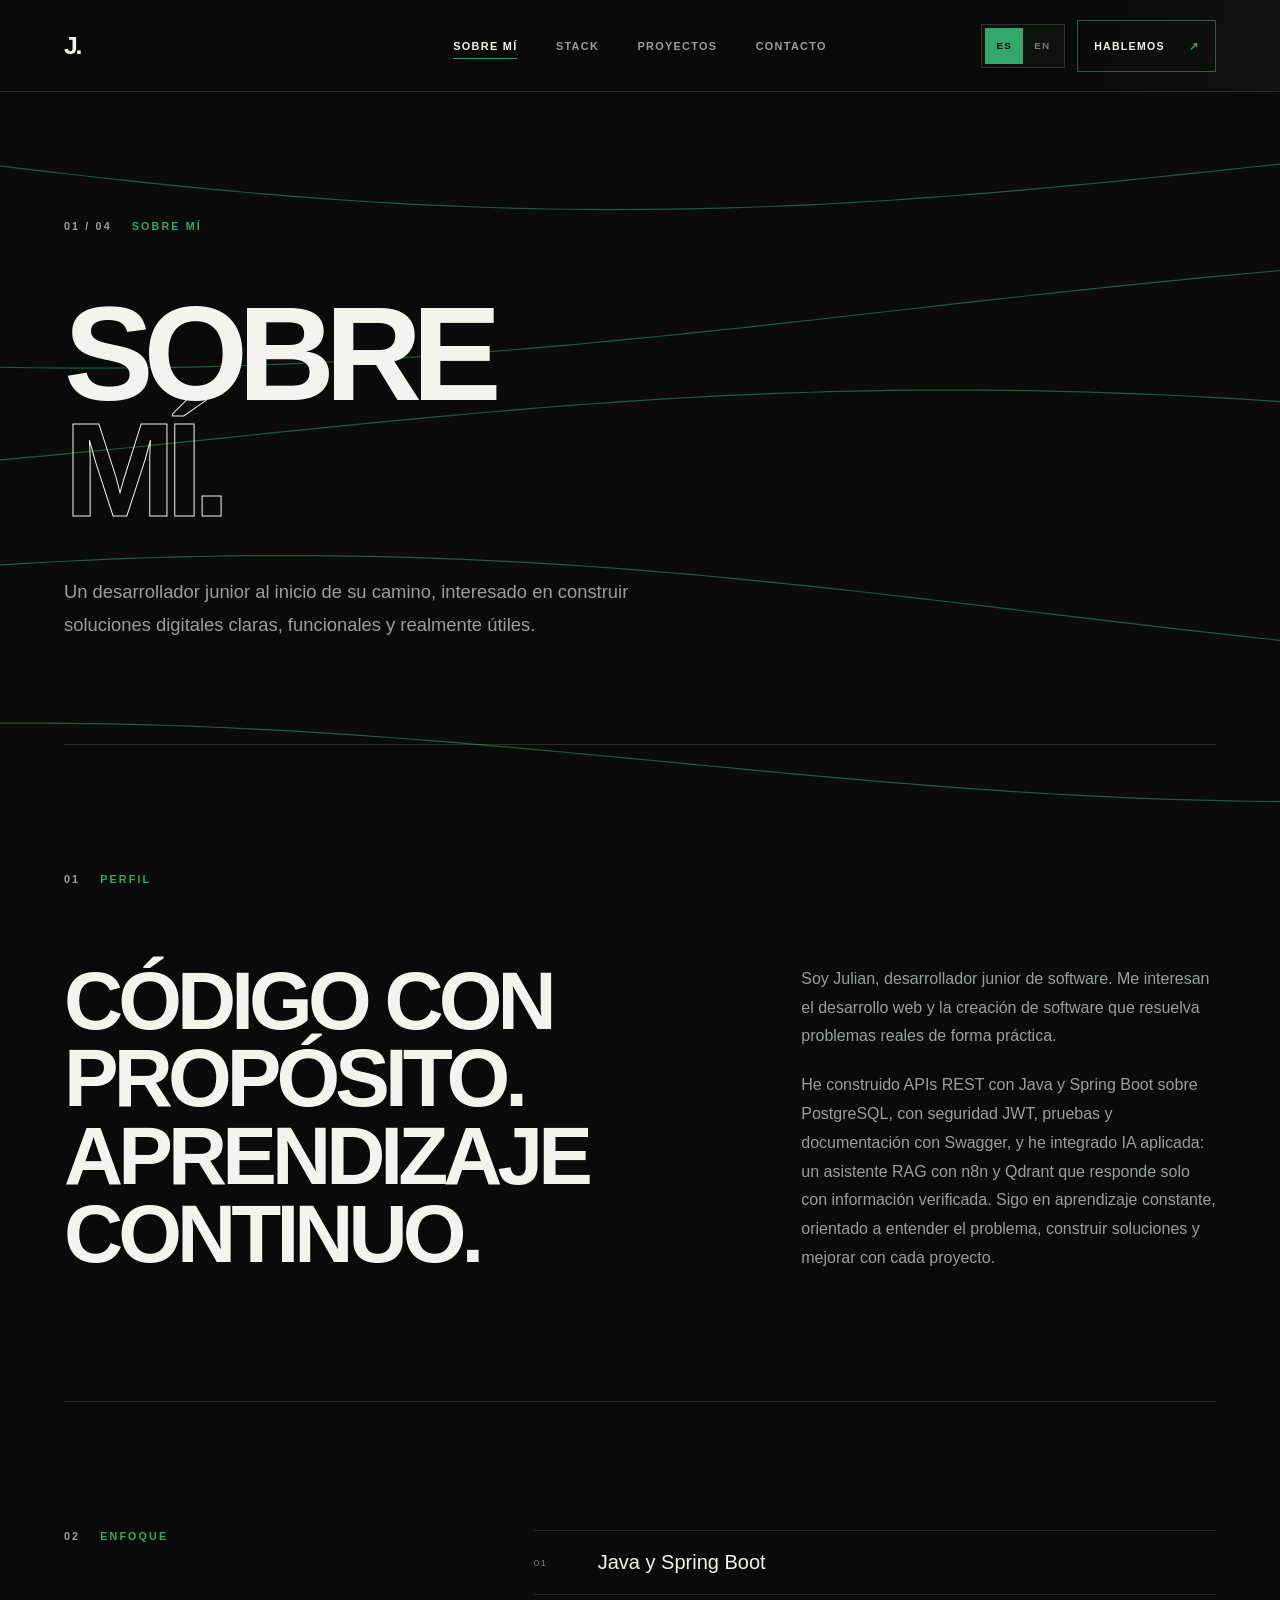
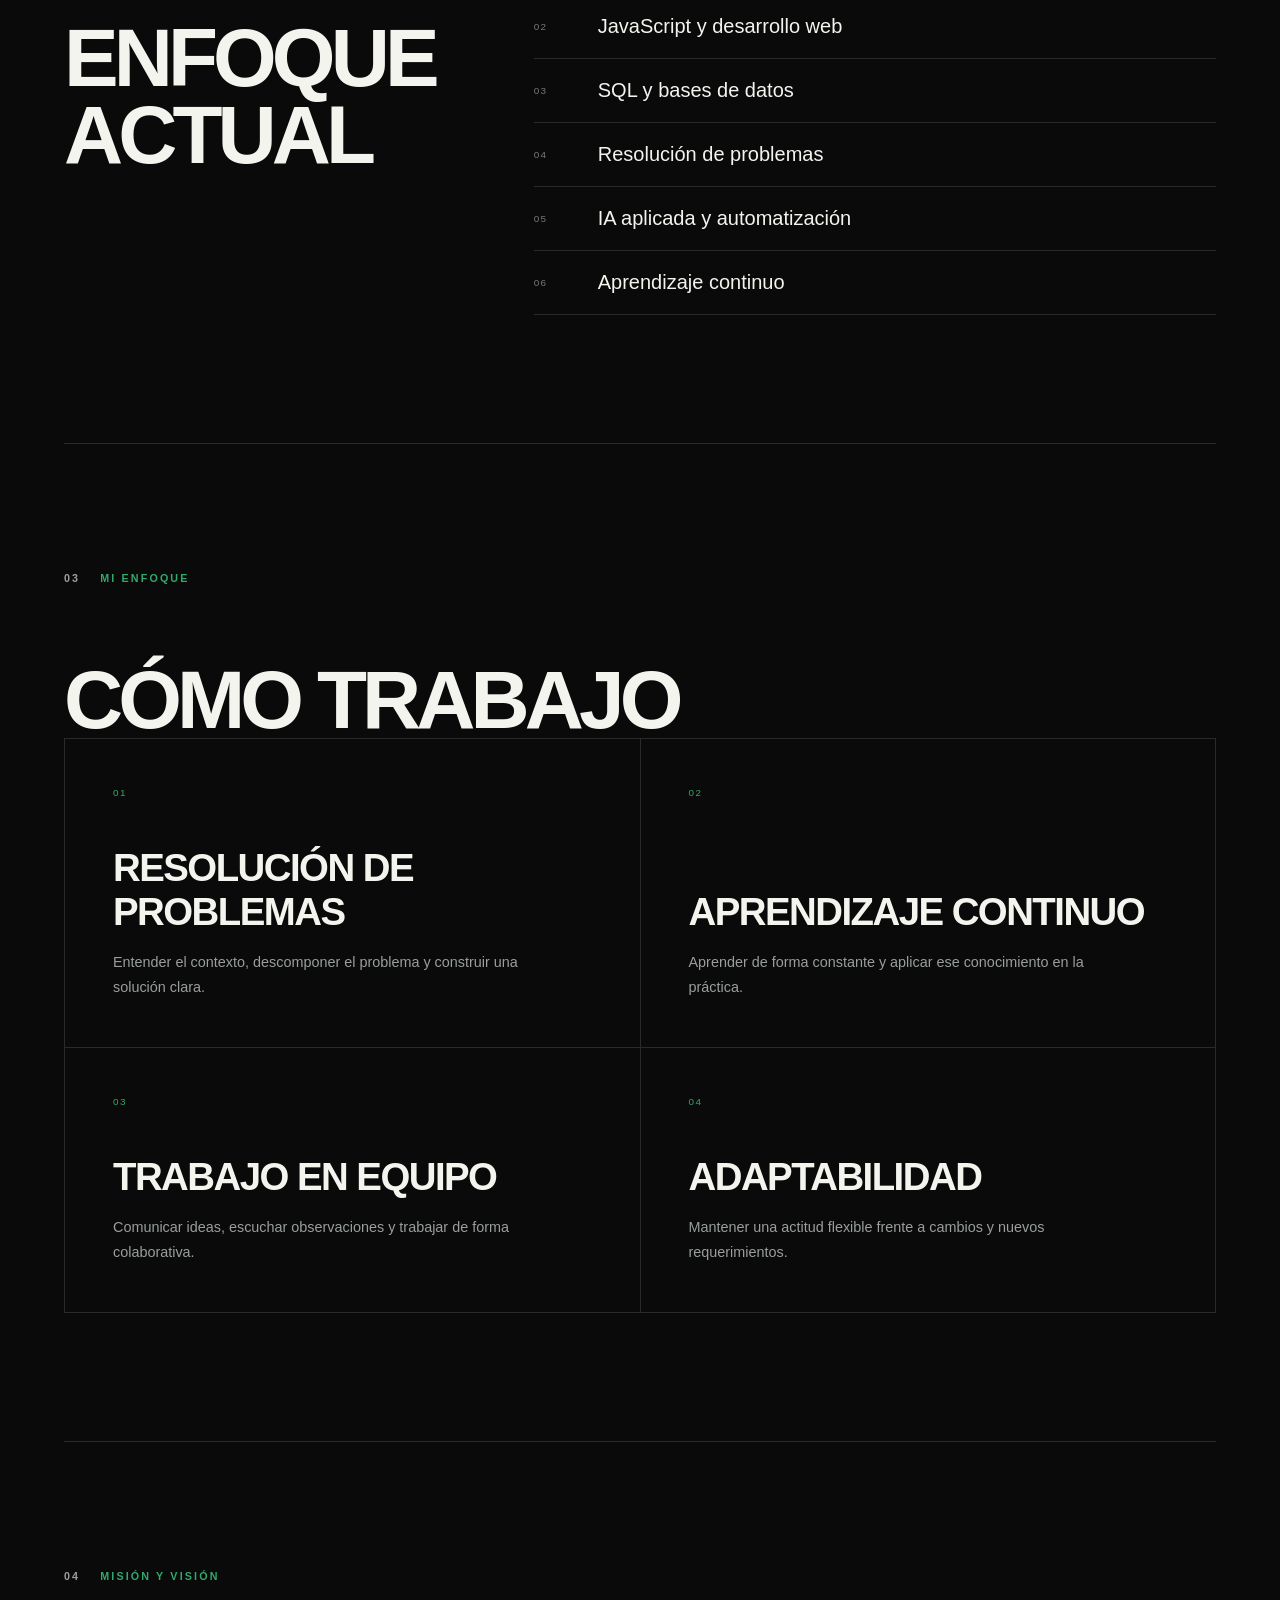
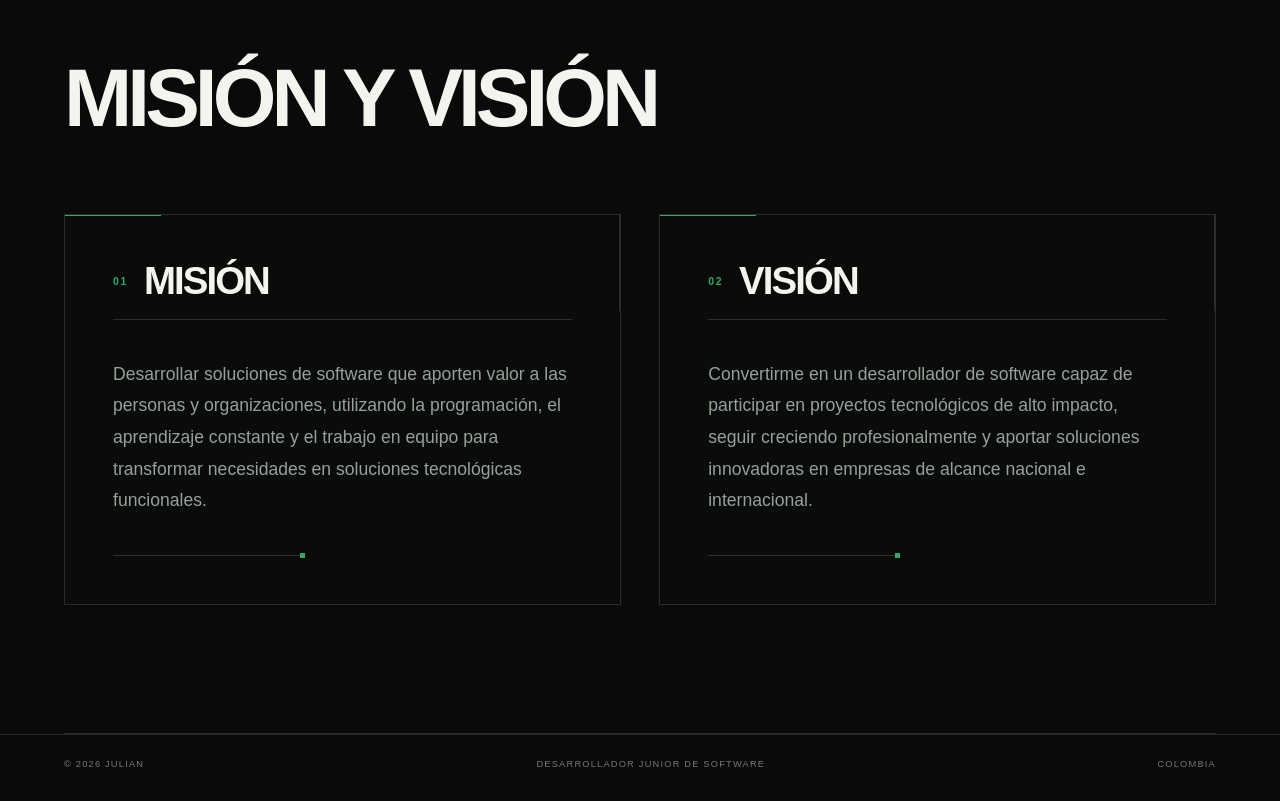
==== commit 579dcb3a: "feat: add real projects, stack update and project screenshots - Projects: NEXUS Support, CampusDesk," ====
--- a/pages/about.html
+++ b/pages/about.html
@@ -81,9 +81,10 @@
                             de software que resuelva problemas reales de forma práctica.
                         </p>
                         <p>
-                            Mi enfoque actual está en fortalecer mis conocimientos en Java, Spring Boot,
-                            JavaScript, SQL y bases de datos. Estoy en una etapa de aprendizaje constante,
-                            orientada a entender el problema, construir soluciones y mejorar con cada proyecto.
+                            He construido APIs REST con Java y Spring Boot sobre PostgreSQL, con seguridad JWT,
+                            pruebas y documentación con Swagger, y he integrado IA aplicada: un asistente RAG con
+                            n8n y Qdrant que responde solo con información verificada. Sigo en aprendizaje
+                            constante, orientado a entender el problema, construir soluciones y mejorar con cada proyecto.
                         </p>
                     </div>
                 </div>
@@ -104,7 +105,8 @@
                         <li class="focus-item"><span>02</span>JavaScript &amp; web development</li>
                         <li class="focus-item"><span>03</span>SQL &amp; databases</li>
                         <li class="focus-item"><span>04</span>Problem solving</li>
-                        <li class="focus-item"><span>05</span>Continuous learning</li>
+                        <li class="focus-item"><span>05</span>Applied AI &amp; automation</li>
+                        <li class="focus-item"><span>06</span>Continuous learning</li>
                     </ul>
                 </div>
             </section>
